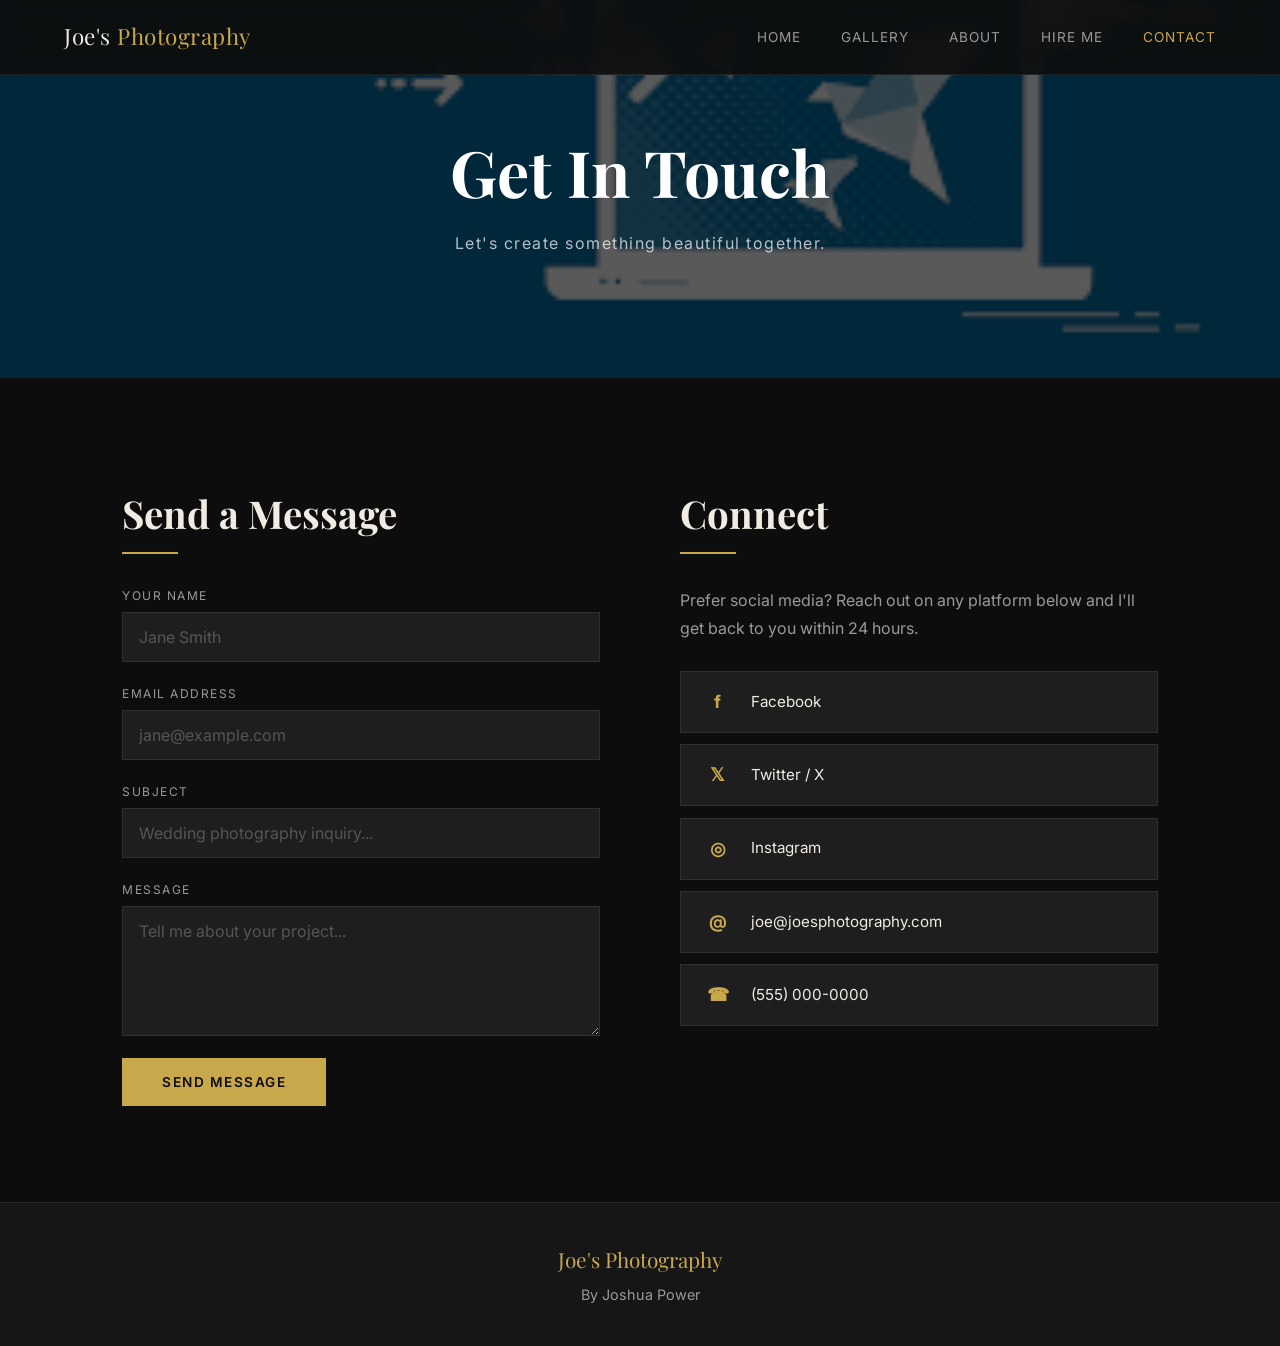
==== assets/contact/contact.html @ ce256403 "Add files via upload" ====
<!DOCTYPE html>
<html lang="en">
<head>
    <meta charset="UTF-8">
    <meta name="viewport" content="width=device-width, initial-scale=1.0">
    <title>Contact — Joe's Photography</title>
    <link rel="stylesheet" href="../../css/shared.css">
    <link rel="stylesheet" href="contact.css">
</head>
<body>

    <nav class="navbar">
        <a href="../../index.html" class="nav-logo">Joe's <span>Photography</span></a>
        <ul class="nav-links">
            <li><a href="../../index.html">Home</a></li>
            <li><a href="../photos/photos.html">Gallery</a></li>
            <li><a href="../about/about.html">About</a></li>
            <li><a href="../hire/hire.html">Hire Me</a></li>
            <li><a href="contact.html" class="active">Contact</a></li>
        </ul>
    </nav>

    <header class="contact-hero">
        <div class="hero-overlay"></div>
        <div class="hero-content">
            <h1>Get In <span>Touch</span></h1>
            <p>Let's create something beautiful together.</p>
        </div>
    </header>

    <main class="contact-main">
        <div class="contact-grid">

            <div class="contact-form-wrap">
                <h2 class="section-title">Send a Message</h2>
                <div class="divider" style="margin-left: 0;"></div>
                <form class="contact-form" action="#" onsubmit="return false;">
                    <div class="form-group">
                        <label for="name">Your Name</label>
                        <input type="text" id="name" placeholder="Jane Smith">
                    </div>
                    <div class="form-group">
                        <label for="email">Email Address</label>
                        <input type="email" id="email" placeholder="jane@example.com">
                    </div>
                    <div class="form-group">
                        <label for="subject">Subject</label>
                        <input type="text" id="subject" placeholder="Wedding photography inquiry...">
                    </div>
                    <div class="form-group">
                        <label for="message">Message</label>
                        <textarea id="message" rows="5" placeholder="Tell me about your project..."></textarea>
                    </div>
                    <button type="submit" class="btn-submit">Send Message</button>
                </form>
            </div>

            <div class="contact-info-wrap">
                <h2 class="section-title">Connect</h2>
                <div class="divider" style="margin-left: 0;"></div>
                <p class="contact-intro">Prefer social media? Reach out on any platform below and I'll get back to you within 24 hours.</p>
                <ul class="social-links">
                    <li>
                        <a href="#" class="social-card">
                            <span class="social-icon">f</span>
                            <span class="social-label">Facebook</span>
                        </a>
                    </li>
                    <li>
                        <a href="#" class="social-card">
                            <span class="social-icon">&#120143;</span>
                            <span class="social-label">Twitter / X</span>
                        </a>
                    </li>
                    <li>
                        <a href="#" class="social-card">
                            <span class="social-icon">&#9678;</span>
                            <span class="social-label">Instagram</span>
                        </a>
                    </li>
                    <li>
                        <a href="mailto:joe@joesphotography.com" class="social-card">
                            <span class="social-icon">@</span>
                            <span class="social-label">joe@joesphotography.com</span>
                        </a>
                    </li>
                    <li>
                        <a href="tel:+15550000000" class="social-card">
                            <span class="social-icon">&#9742;</span>
                            <span class="social-label">(555) 000-0000</span>
                        </a>
                    </li>
                </ul>
            </div>

        </div>
    </main>

    <footer class="site-footer">
        <p class="footer-name">Joe's Photography</p>
        <p>By Joshua Power</p>
    </footer>

</body>
</html>
---- css/shared.css ----
@import url('https://fonts.googleapis.com/css2?family=Playfair+Display:wght@400;700&family=Inter:wght@300;400;600&display=swap');

*,
*::before,
*::after {
  box-sizing: border-box;
  margin: 0;
  padding: 0;
}

img {
  max-width: 100%;
  display: block;
}

:root {
  --bg-primary: #0d0d0d;
  --bg-secondary: #161616;
  --bg-card: #1e1e1e;
  --text-primary: #f0ebe3;
  --text-muted: #999;
  --accent: #c9a84c;
  --accent-hover: #e0bf6a;
  --border: rgba(255, 255, 255, 0.08);
}

body {
  background-color: var(--bg-primary);
  color: var(--text-primary);
  font-family: 'Inter', sans-serif;
  line-height: 1.6;
}

/* ---- Navbar ---- */
.navbar {
  position: fixed;
  top: 0;
  left: 0;
  right: 0;
  z-index: 1000;
  display: flex;
  justify-content: space-between;
  align-items: center;
  padding: 1.2rem 4rem;
  background: rgba(13, 13, 13, 0.9);
  backdrop-filter: blur(10px);
  border-bottom: 1px solid var(--border);
}

.nav-logo {
  font-family: 'Playfair Display', serif;
  font-size: 1.4rem;
  color: var(--text-primary);
  text-decoration: none;
  letter-spacing: 0.5px;
}

.nav-logo span {
  color: var(--accent);
}

.nav-links {
  display: flex;
  gap: 2.5rem;
  list-style: none;
}

.nav-links a {
  color: var(--text-muted);
  text-decoration: none;
  font-size: 0.85rem;
  letter-spacing: 1px;
  text-transform: uppercase;
  transition: color 0.2s;
}

.nav-links a:hover,
.nav-links a.active {
  color: var(--accent);
}

/* ---- Footer ---- */
.site-footer {
  background: var(--bg-secondary);
  border-top: 1px solid var(--border);
  text-align: center;
  padding: 2.5rem 1rem;
  color: var(--text-muted);
  font-size: 0.9rem;
}

.site-footer .footer-name {
  font-family: 'Playfair Display', serif;
  font-size: 1.3rem;
  color: var(--accent);
  margin-bottom: 0.4rem;
}

/* ---- Shared utilities ---- */
.section-title {
  font-family: 'Playfair Display', serif;
  font-size: 2.4rem;
  color: var(--text-primary);
  line-height: 1.2;
}

.accent {
  color: var(--accent);
}

.divider {
  width: 56px;
  height: 2px;
  background: var(--accent);
  margin: 1rem auto 2rem;
}

.sr-only {
  position: absolute;
  width: 1px;
  height: 1px;
  margin: -1px;
  padding: 0;
  overflow: hidden;
  clip: rect(0 0 0 0);
  clip-path: inset(100%);
  white-space: nowrap;
  border: 0;
}

/* ---- Photo card ---- */
.photo-box {
  cursor: pointer;
}

.img-box {
  overflow: hidden;
}

/* ---- Lightbox ---- */
body.no-scroll {
  overflow: hidden;
}

.lightbox {
  display: none;
  position: fixed;
  inset: 0;
  z-index: 9999;
  background: rgba(0, 0, 0, 0.96);
  align-items: center;
  justify-content: center;
  flex-direction: column;
}

.lightbox.open {
  display: flex;
}

.lightbox-close {
  position: absolute;
  top: 1.2rem;
  right: 1.8rem;
  background: none;
  border: none;
  color: var(--text-muted);
  font-size: 2.8rem;
  line-height: 1;
  cursor: pointer;
  transition: color 0.2s;
  z-index: 10000;
}

.lightbox-close:hover {
  color: var(--accent);
}

.lightbox-prev,
.lightbox-next {
  position: absolute;
  top: 50%;
  transform: translateY(-50%);
  background: rgba(201, 168, 76, 0.1);
  border: 1px solid rgba(201, 168, 76, 0.4);
  color: var(--accent);
  font-size: 2.4rem;
  width: 3rem;
  height: 5rem;
  cursor: pointer;
  display: flex;
  align-items: center;
  justify-content: center;
  transition: background 0.2s, border-color 0.2s;
  z-index: 10000;
}

.lightbox-prev { left: 1.2rem; }
.lightbox-next { right: 1.2rem; }

.lightbox-prev:hover,
.lightbox-next:hover {
  background: rgba(201, 168, 76, 0.25);
  border-color: var(--accent);
}

.lightbox-inner {
  display: flex;
  flex-direction: column;
  align-items: center;
  max-width: 90vw;
  max-height: 90vh;
}

#lightbox-img {
  max-width: 100%;
  max-height: 82vh;
  object-fit: contain;
  display: block;
  transition: opacity 0.3s;
  box-shadow: 0 8px 60px rgba(0, 0, 0, 0.8);
}

.lightbox-credit {
  margin-top: 0.9rem;
  font-size: 0.82rem;
  color: var(--text-muted);
  text-align: center;
}

.lightbox-credit a {
  color: var(--accent);
  text-decoration: none;
}

.lightbox-credit a:hover {
  text-decoration: underline;
}
---- assets/contact/contact.css ----
.contact-hero {
    position: relative;
    height: 42vh;
    min-height: 280px;
    background-image: url('../contact-background.png');
    background-size: cover;
    background-position: center;
    display: flex;
    align-items: center;
    justify-content: center;
}

.hero-overlay {
    position: absolute;
    inset: 0;
    background: rgba(0, 0, 0, 0.65);
}

.hero-content {
    position: relative;
    z-index: 1;
    text-align: center;
}

.hero-content h1 {
    font-family: 'Playfair Display', serif;
    font-size: clamp(2.5rem, 6vw, 4rem);
    color: #fff;
    margin-bottom: 0.5rem;
}

.hero-content p {
    color: rgba(255, 255, 255, 0.7);
    font-size: 1rem;
    letter-spacing: 1.5px;
}

/* ---- Layout ---- */
.contact-main {
    padding: 7rem 2rem 6rem;
    max-width: 1100px;
    margin: 0 auto;
}

.contact-grid {
    display: grid;
    grid-template-columns: 1fr 1fr;
    gap: 5rem;
    align-items: start;
}

/* ---- Form ---- */
.contact-form {
    display: flex;
    flex-direction: column;
    gap: 1.4rem;
}

.form-group {
    display: flex;
    flex-direction: column;
    gap: 0.45rem;
}

.form-group label {
    font-size: 0.75rem;
    text-transform: uppercase;
    letter-spacing: 1.5px;
    color: var(--text-muted);
}

.form-group input,
.form-group textarea {
    background: var(--bg-card);
    border: 1px solid var(--border);
    color: var(--text-primary);
    padding: 0.85rem 1rem;
    font-size: 1rem;
    font-family: 'Inter', sans-serif;
    outline: none;
    resize: vertical;
    transition: border-color 0.2s;
}

.form-group input:focus,
.form-group textarea:focus {
    border-color: var(--accent);
}

.form-group input::placeholder,
.form-group textarea::placeholder {
    color: #555;
}

.btn-submit {
    background: var(--accent);
    color: #0d0d0d;
    border: none;
    padding: 1rem 2.5rem;
    font-size: 0.85rem;
    font-weight: 600;
    text-transform: uppercase;
    letter-spacing: 1.5px;
    cursor: pointer;
    align-self: flex-start;
    font-family: 'Inter', sans-serif;
    transition: background 0.2s, transform 0.2s;
}

.btn-submit:hover {
    background: var(--accent-hover);
    transform: translateY(-2px);
}

/* ---- Social Links ---- */
.contact-intro {
    color: var(--text-muted);
    font-size: 1rem;
    line-height: 1.75;
    margin-bottom: 1.8rem;
}

.social-links {
    list-style: none;
    display: flex;
    flex-direction: column;
    gap: 0.7rem;
}

.social-card {
    display: flex;
    align-items: center;
    gap: 1.2rem;
    background: var(--bg-card);
    border: 1px solid var(--border);
    padding: 1rem 1.4rem;
    color: var(--text-primary);
    text-decoration: none;
    transition: border-color 0.2s, color 0.2s;
}

.social-card:hover {
    border-color: var(--accent);
    color: var(--accent);
}

.social-icon {
    font-size: 1.1rem;
    width: 1.8rem;
    text-align: center;
    color: var(--accent);
    font-weight: 700;
    flex-shrink: 0;
}

.social-label {
    font-size: 0.95rem;
}

@media (max-width: 768px) {
    .contact-grid {
        grid-template-columns: 1fr;
        gap: 4rem;
    }
}
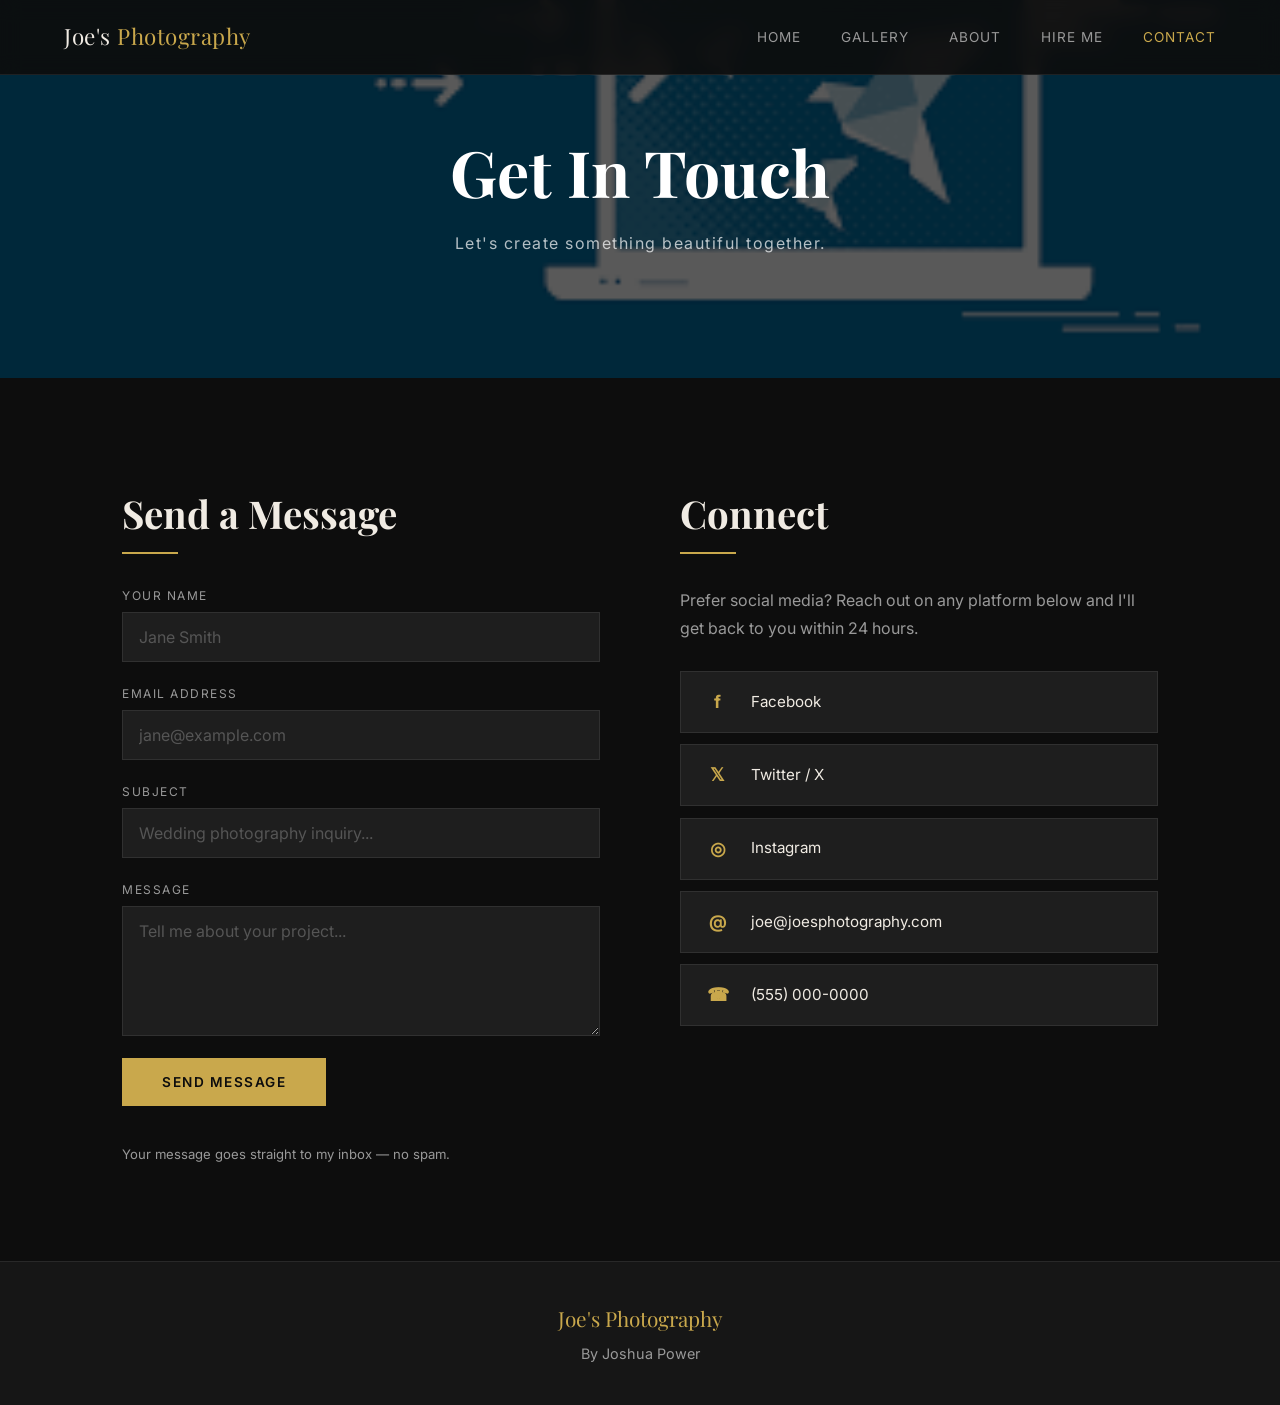
==== commit cfc16428: "Make contact form sale-ready: Web3Forms delivery + honeypot + fallback + README checklist Co-Authore" ====
--- a/assets/contact/contact.html
+++ b/assets/contact/contact.html
@@ -34,24 +34,26 @@
             <div class="contact-form-wrap">
                 <h2 class="section-title">Send a Message</h2>
                 <div class="divider" style="margin-left: 0;"></div>
-                <form class="contact-form" action="#" onsubmit="return false;">
+                <form class="contact-form" id="joeContactForm">
+                    <input type="checkbox" name="botcheck" tabindex="-1" autocomplete="off" style="display:none !important" aria-hidden="true">
                     <div class="form-group">
                         <label for="name">Your Name</label>
-                        <input type="text" id="name" placeholder="Jane Smith">
+                        <input type="text" id="name" name="name" placeholder="Jane Smith" required>
                     </div>
                     <div class="form-group">
                         <label for="email">Email Address</label>
-                        <input type="email" id="email" placeholder="jane@example.com">
+                        <input type="email" id="email" name="email" placeholder="jane@example.com" required>
                     </div>
                     <div class="form-group">
                         <label for="subject">Subject</label>
-                        <input type="text" id="subject" placeholder="Wedding photography inquiry...">
+                        <input type="text" id="subject" name="subject" placeholder="Wedding photography inquiry...">
                     </div>
                     <div class="form-group">
                         <label for="message">Message</label>
-                        <textarea id="message" rows="5" placeholder="Tell me about your project..."></textarea>
+                        <textarea id="message" name="message" rows="5" placeholder="Tell me about your project..." required></textarea>
                     </div>
                     <button type="submit" class="btn-submit">Send Message</button>
+                    <p class="form-note" id="joeFormNote" style="margin-top:1rem;font-size:0.82rem;color:var(--text-muted);">Your message goes straight to my inbox — no spam.</p>
                 </form>
             </div>
 
@@ -101,5 +103,42 @@
         <p>By Joshua Power</p>
     </footer>
 
+    <script>
+    (function () {
+        // === LEAD DELIVERY: get a FREE key at https://web3forms.com using the
+        // client's email, then paste it below. Until then, the form opens the
+        // visitor's email app as a fallback so no message is lost. ===========
+        var WEB3FORMS_KEY = "YOUR_WEB3FORMS_ACCESS_KEY";
+        var FALLBACK_EMAIL = "joe@joesphotography.com";
+        var form = document.getElementById("joeContactForm");
+        var note = document.getElementById("joeFormNote");
+        form.addEventListener("submit", function (e) {
+            e.preventDefault();
+            var fd = new FormData(form);
+            var btn = form.querySelector(".btn-submit");
+            if (!WEB3FORMS_KEY || WEB3FORMS_KEY === "YOUR_WEB3FORMS_ACCESS_KEY") {
+                var lines = [];
+                fd.forEach(function (v, k) { if (k !== "botcheck") lines.push(k + ": " + v); });
+                window.location.href = "mailto:" + FALLBACK_EMAIL +
+                    "?subject=" + encodeURIComponent("New message from your website — " + (fd.get("name") || "")) +
+                    "&body=" + encodeURIComponent(lines.join("\n"));
+                return;
+            }
+            fd.append("access_key", WEB3FORMS_KEY);
+            fd.append("subject", "🔔 NEW MESSAGE — Joe's Photography contact from " + (fd.get("name") || "website"));
+            fd.append("from_name", "Joe's Photography");
+            btn.disabled = true; var orig = btn.textContent; btn.textContent = "Sending…";
+            fetch("https://api.web3forms.com/submit", { method: "POST", headers: { Accept: "application/json" }, body: fd })
+                .then(function (r) { return r.json(); })
+                .then(function (data) {
+                    if (data.success) { form.reset(); if (note) note.textContent = "Message sent ✓ — I'll reply within 24 hours."; }
+                    else { throw new Error(); }
+                })
+                .catch(function () { if (note) note.textContent = "Couldn't send — please email " + FALLBACK_EMAIL + " directly."; })
+                .finally(function () { btn.disabled = false; btn.textContent = orig; });
+        });
+    })();
+    </script>
+
 </body>
 </html>
--- a/css/shared.css
+++ b/css/shared.css
@@ -207,16 +207,18 @@
   display: flex;
   flex-direction: column;
   align-items: center;
-  max-width: 90vw;
+  /* leave room on both sides so the arrows never cover the image */
+  max-width: min(86vw, calc(100vw - 9rem));
   max-height: 90vh;
 }
 
 #lightbox-img {
   max-width: 100%;
-  max-height: 82vh;
+  max-height: 80vh;
   object-fit: contain;
   display: block;
   transition: opacity 0.3s;
+  border: 2px solid var(--accent);
   box-shadow: 0 8px 60px rgba(0, 0, 0, 0.8);
 }
 
@@ -235,3 +237,25 @@
 .lightbox-credit a:hover {
   text-decoration: underline;
 }
+
+/* ---- Responsive ---- */
+@media (max-width: 768px) {
+  .navbar { padding: 0.85rem 1.1rem; flex-wrap: wrap; justify-content: center; gap: 0.45rem 1.4rem; }
+  .nav-logo { font-size: 1.3rem; }
+  .nav-links { gap: 1.1rem; flex-wrap: wrap; justify-content: center; width: 100%; }
+  .nav-links a { font-size: 0.78rem; letter-spacing: 0.5px; }
+  .section-title { font-size: 1.9rem; }
+}
+
+@media (max-width: 600px) {
+  /* On phones the arrows drop to the bottom so they never cover the photo */
+  .lightbox-inner { max-width: 94vw; }
+  #lightbox-img { max-height: 66vh; }
+  .lightbox-prev, .lightbox-next {
+    top: auto; bottom: 1.1rem; transform: none;
+    width: 3.2rem; height: 3.2rem; font-size: 1.9rem; border-radius: 50%;
+  }
+  .lightbox-prev { left: calc(50% - 4.2rem); }
+  .lightbox-next { right: calc(50% - 4.2rem); }
+  .lightbox-close { top: 0.8rem; right: 1rem; font-size: 2.4rem; }
+}
